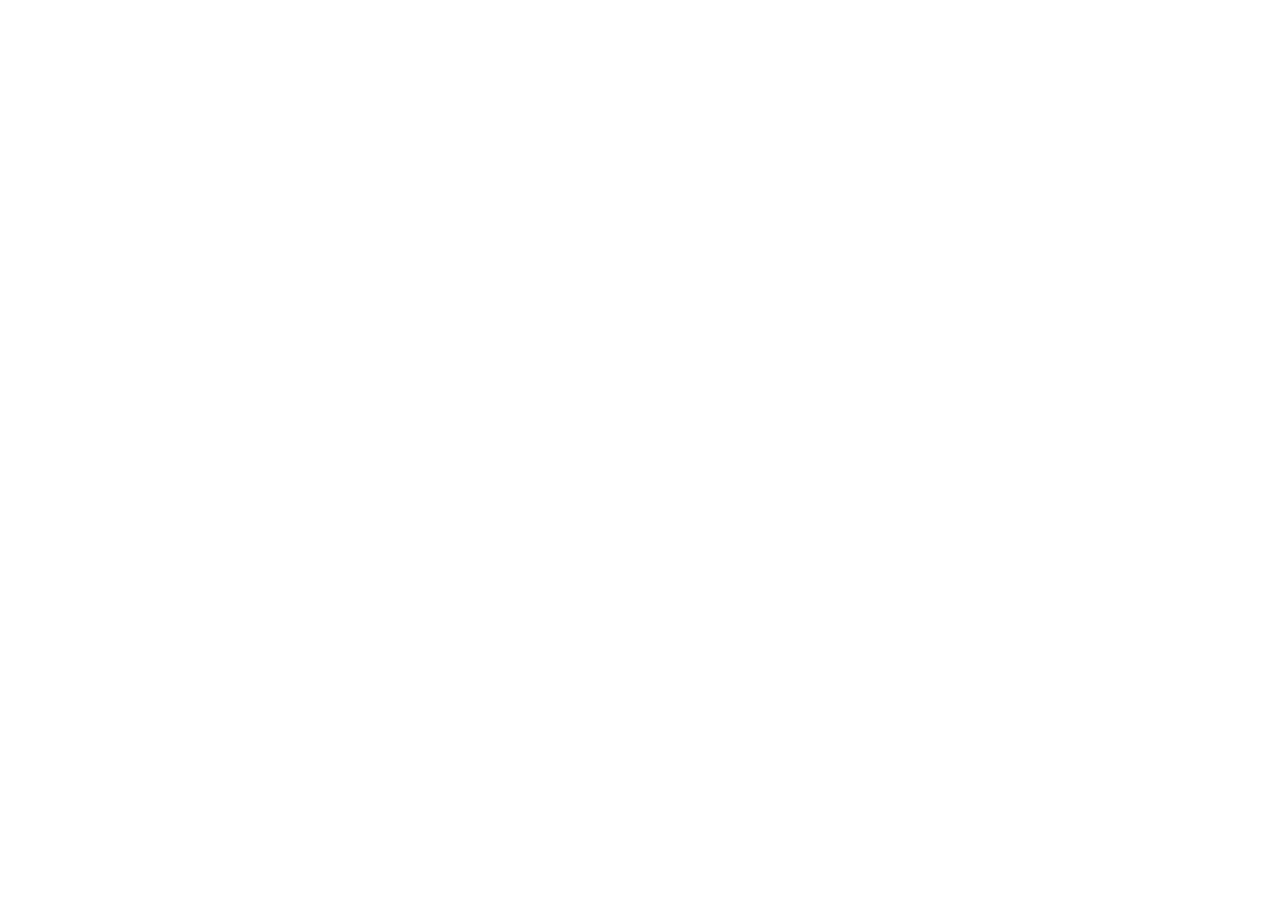
==== pages/blog.html @ cd2afe19 "Initial project structure for Study Task Manager" ====
<!DOCTYPE html>
<html lang="en">
<head>
  <meta charset="UTF-8">
  <meta name="viewport" content="width=device-width, initial-scale=1.0">
  <title>Project Blog | Study Task Manager</title>
  <link rel="stylesheet" href="../css/style.css">
</head>
<body>
  <!-- TODO: same header/navigation as index.html -->

  <main>
    <!-- TODO: Agile 3-week sprint plan (table: Planning / Analysis / Design / Implementation / Testing & Maintenance) -->
    <!-- TODO: at least 2 development errors, each with date+time, screenshot, faulty code snippet, fix -->
  </main>

  <footer>
    <!-- TODO: current date and time -->
  </footer>
</body>
</html>
---- css/style.css ----
/* Study Task Manager - stylesheet
   TODO: global reset / variables
   TODO: header + navigation
   TODO: hero + image switcher
   TODO: forms and validation messages
   TODO: task table
   TODO: footer
*/
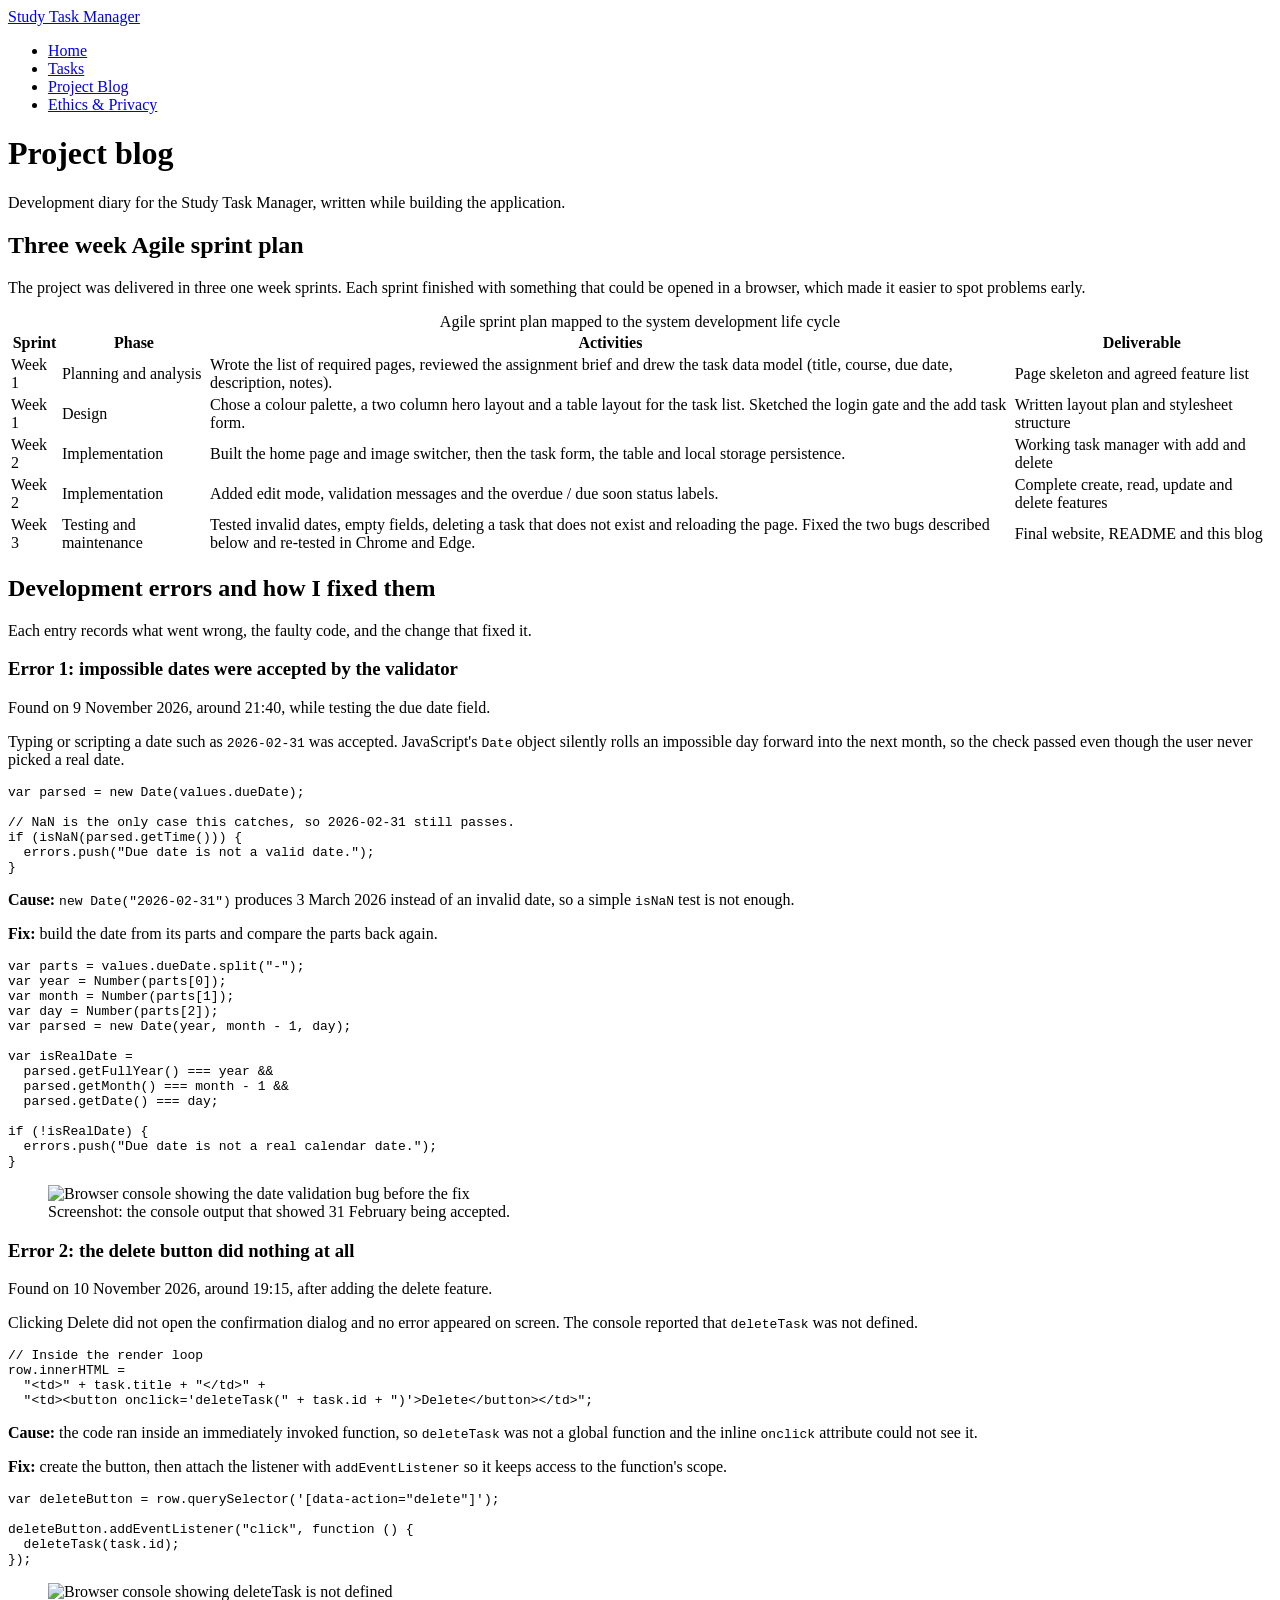
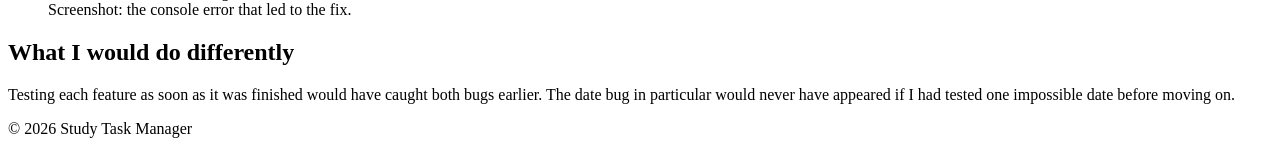
==== commit fdde2425: "Add Agile sprint blog and ethics reflection page" ====
--- a/pages/blog.html
+++ b/pages/blog.html
@@ -3,19 +3,196 @@
 <head>
   <meta charset="UTF-8">
   <meta name="viewport" content="width=device-width, initial-scale=1.0">
+  <meta name="description" content="Three week Agile plan and the development errors that were found and fixed.">
   <title>Project Blog | Study Task Manager</title>
   <link rel="stylesheet" href="../css/style.css">
 </head>
 <body>
-  <!-- TODO: same header/navigation as index.html -->
+  <header class="site-header">
+    <a class="brand" href="../index.html">Study Task Manager</a>
+    <nav aria-label="Main navigation">
+      <ul>
+        <li><a href="../index.html">Home</a></li>
+        <li><a href="tasks.html">Tasks</a></li>
+        <li><a href="blog.html" aria-current="page">Project Blog</a></li>
+        <li><a href="ethics.html">Ethics &amp; Privacy</a></li>
+      </ul>
+    </nav>
+  </header>
 
   <main>
-    <!-- TODO: Agile 3-week sprint plan (table: Planning / Analysis / Design / Implementation / Testing & Maintenance) -->
-    <!-- TODO: at least 2 development errors, each with date+time, screenshot, faulty code snippet, fix -->
+    <h1>Project blog</h1>
+    <p class="meta">Development diary for the Study Task Manager, written while building the application.</p>
+
+    <!-- ============ Sprint plan ============ -->
+    <section class="panel">
+      <h2>Three week Agile sprint plan</h2>
+      <p>
+        The project was delivered in three one week sprints. Each sprint finished with something
+        that could be opened in a browser, which made it easier to spot problems early.
+      </p>
+
+      <div class="table-wrap">
+        <table>
+          <caption>Agile sprint plan mapped to the system development life cycle</caption>
+          <thead>
+            <tr>
+              <th scope="col">Sprint</th>
+              <th scope="col">Phase</th>
+              <th scope="col">Activities</th>
+              <th scope="col">Deliverable</th>
+            </tr>
+          </thead>
+          <tbody>
+            <tr>
+              <td>Week 1</td>
+              <td>Planning and analysis</td>
+              <td>
+                Wrote the list of required pages, reviewed the assignment brief and drew the task
+                data model (title, course, due date, description, notes).
+              </td>
+              <td>Page skeleton and agreed feature list</td>
+            </tr>
+            <tr>
+              <td>Week 1</td>
+              <td>Design</td>
+              <td>
+                Chose a colour palette, a two column hero layout and a table layout for the task
+                list. Sketched the login gate and the add task form.
+              </td>
+              <td>Written layout plan and stylesheet structure</td>
+            </tr>
+            <tr>
+              <td>Week 2</td>
+              <td>Implementation</td>
+              <td>
+                Built the home page and image switcher, then the task form, the table and local
+                storage persistence.
+              </td>
+              <td>Working task manager with add and delete</td>
+            </tr>
+            <tr>
+              <td>Week 2</td>
+              <td>Implementation</td>
+              <td>
+                Added edit mode, validation messages and the overdue / due soon status labels.
+              </td>
+              <td>Complete create, read, update and delete features</td>
+            </tr>
+            <tr>
+              <td>Week 3</td>
+              <td>Testing and maintenance</td>
+              <td>
+                Tested invalid dates, empty fields, deleting a task that does not exist and
+                reloading the page. Fixed the two bugs described below and re-tested in Chrome and
+                Edge.
+              </td>
+              <td>Final website, README and this blog</td>
+            </tr>
+          </tbody>
+        </table>
+      </div>
+    </section>
+
+    <!-- ============ Error log ============ -->
+    <section class="panel">
+      <h2>Development errors and how I fixed them</h2>
+      <p>
+        Each entry records what went wrong, the faulty code, and the change that fixed it.
+      </p>
+
+      <article class="error-entry">
+        <h3>Error 1: impossible dates were accepted by the validator</h3>
+        <p class="meta">Found on 9 November 2026, around 21:40, while testing the due date field.</p>
+
+        <p>
+          Typing or scripting a date such as <code>2026-02-31</code> was accepted. JavaScript's
+          <code>Date</code> object silently rolls an impossible day forward into the next month, so
+          the check passed even though the user never picked a real date.
+        </p>
+
+        <pre><code>var parsed = new Date(values.dueDate);
+
+// NaN is the only case this catches, so 2026-02-31 still passes.
+if (isNaN(parsed.getTime())) {
+  errors.push("Due date is not a valid date.");
+}</code></pre>
+
+        <p><strong>Cause:</strong> <code>new Date("2026-02-31")</code> produces 3 March 2026 instead of
+          an invalid date, so a simple <code>isNaN</code> test is not enough.</p>
+
+        <p><strong>Fix:</strong> build the date from its parts and compare the parts back again.</p>
+
+        <pre><code>var parts = values.dueDate.split("-");
+var year = Number(parts[0]);
+var month = Number(parts[1]);
+var day = Number(parts[2]);
+var parsed = new Date(year, month - 1, day);
+
+var isRealDate =
+  parsed.getFullYear() === year &amp;&amp;
+  parsed.getMonth() === month - 1 &amp;&amp;
+  parsed.getDate() === day;
+
+if (!isRealDate) {
+  errors.push("Due date is not a real calendar date.");
+}</code></pre>
+
+        <figure>
+          <img src="../docs/error-1.png" alt="Browser console showing the date validation bug before the fix">
+          <figcaption>Screenshot: the console output that showed 31 February being accepted.</figcaption>
+        </figure>
+      </article>
+
+      <article class="error-entry">
+        <h3>Error 2: the delete button did nothing at all</h3>
+        <p class="meta">Found on 10 November 2026, around 19:15, after adding the delete feature.</p>
+
+        <p>
+          Clicking Delete did not open the confirmation dialog and no error appeared on screen. The
+          console reported that <code>deleteTask</code> was not defined.
+        </p>
+
+        <pre><code>// Inside the render loop
+row.innerHTML =
+  "&lt;td&gt;" + task.title + "&lt;/td&gt;" +
+  "&lt;td&gt;&lt;button onclick='deleteTask(" + task.id + ")'&gt;Delete&lt;/button&gt;&lt;/td&gt;";</code></pre>
+
+        <p><strong>Cause:</strong> the code ran inside an immediately invoked function, so
+          <code>deleteTask</code> was not a global function and the inline <code>onclick</code>
+          attribute could not see it.</p>
+
+        <p><strong>Fix:</strong> create the button, then attach the listener with
+          <code>addEventListener</code> so it keeps access to the function's scope.</p>
+
+        <pre><code>var deleteButton = row.querySelector('[data-action="delete"]');
+
+deleteButton.addEventListener("click", function () {
+  deleteTask(task.id);
+});</code></pre>
+
+        <figure>
+          <img src="../docs/error-2.png" alt="Browser console showing deleteTask is not defined">
+          <figcaption>Screenshot: the console error that led to the fix.</figcaption>
+        </figure>
+      </article>
+    </section>
+
+    <section class="panel">
+      <h2>What I would do differently</h2>
+      <p>
+        Testing each feature as soon as it was finished would have caught both bugs earlier. The
+        date bug in particular would never have appeared if I had tested one impossible date before
+        moving on.
+      </p>
+    </section>
   </main>
 
-  <footer>
-    <!-- TODO: current date and time -->
+  <footer class="site-footer">
+    <p>&copy; 2026 Study Task Manager</p>
+    <p id="currentDateTime" class="datetime"></p>
   </footer>
+
+  <script src="../js/app.js"></script>
 </body>
 </html>
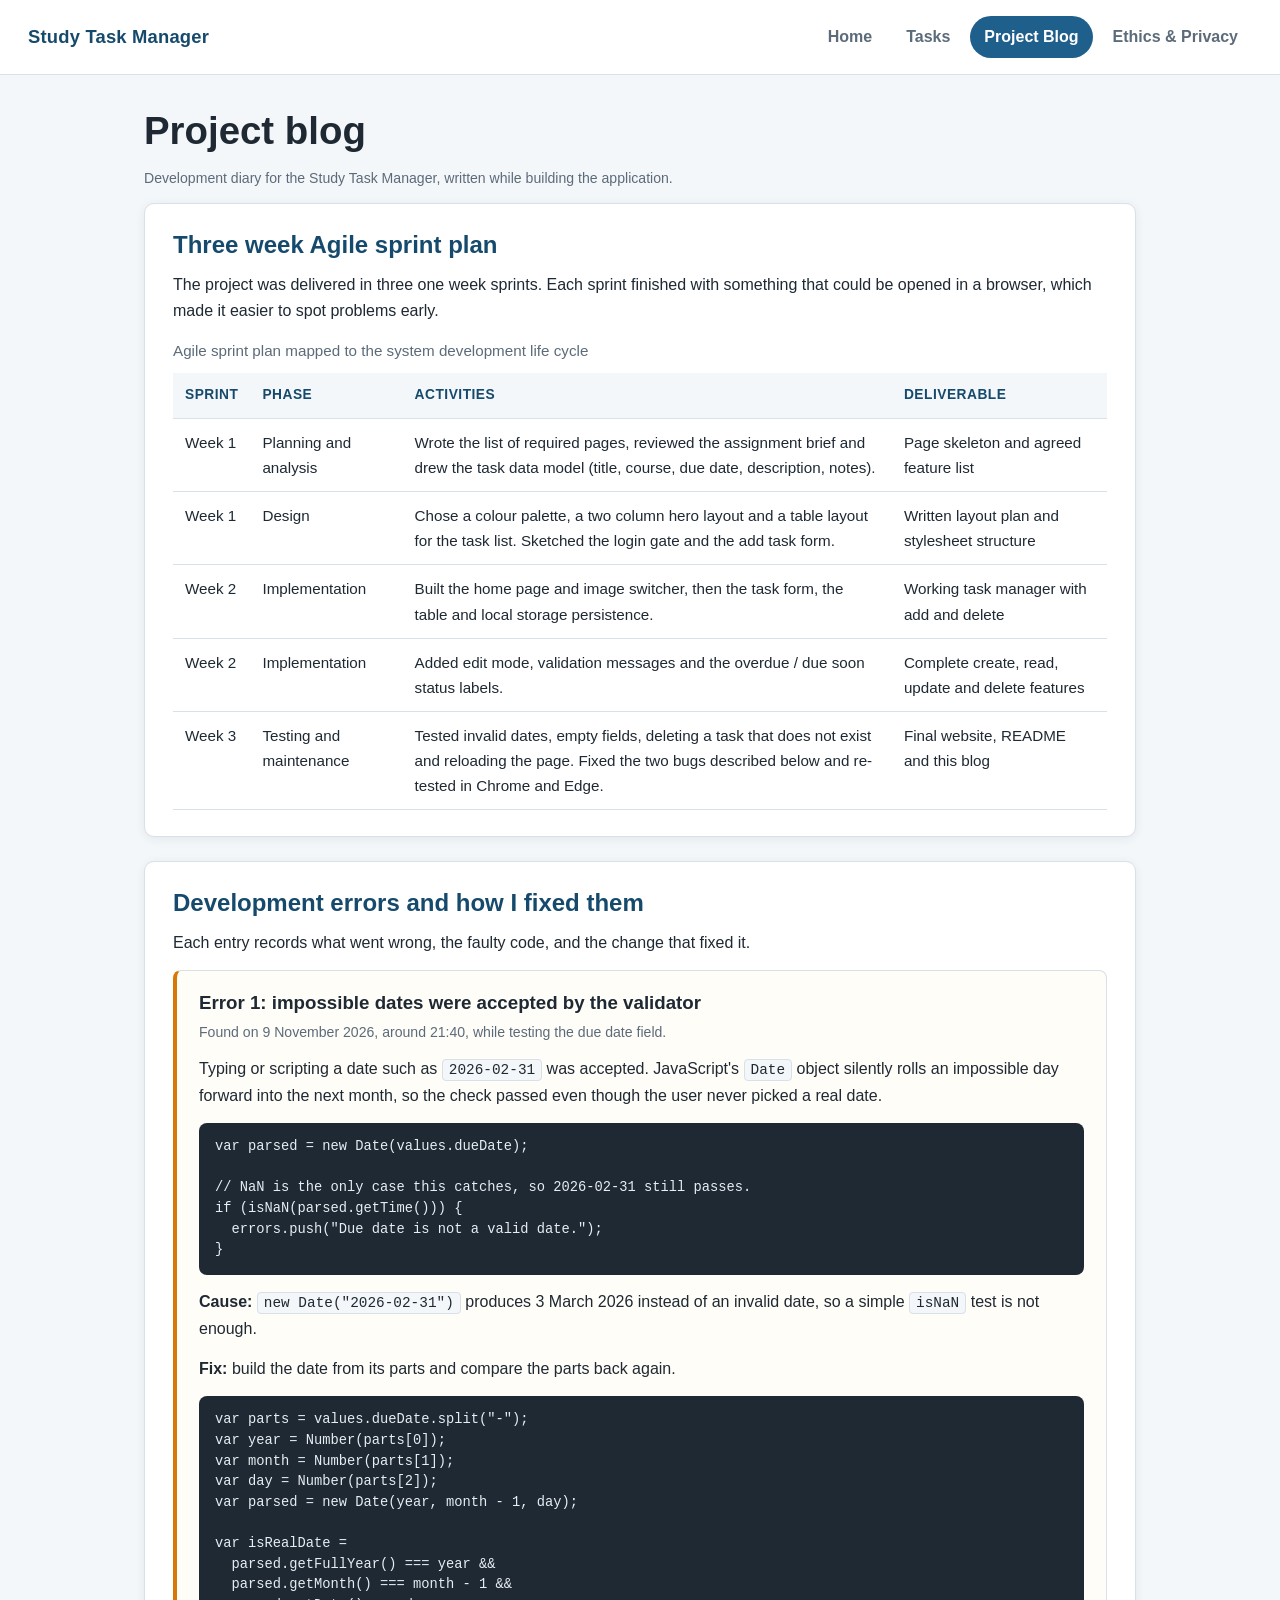
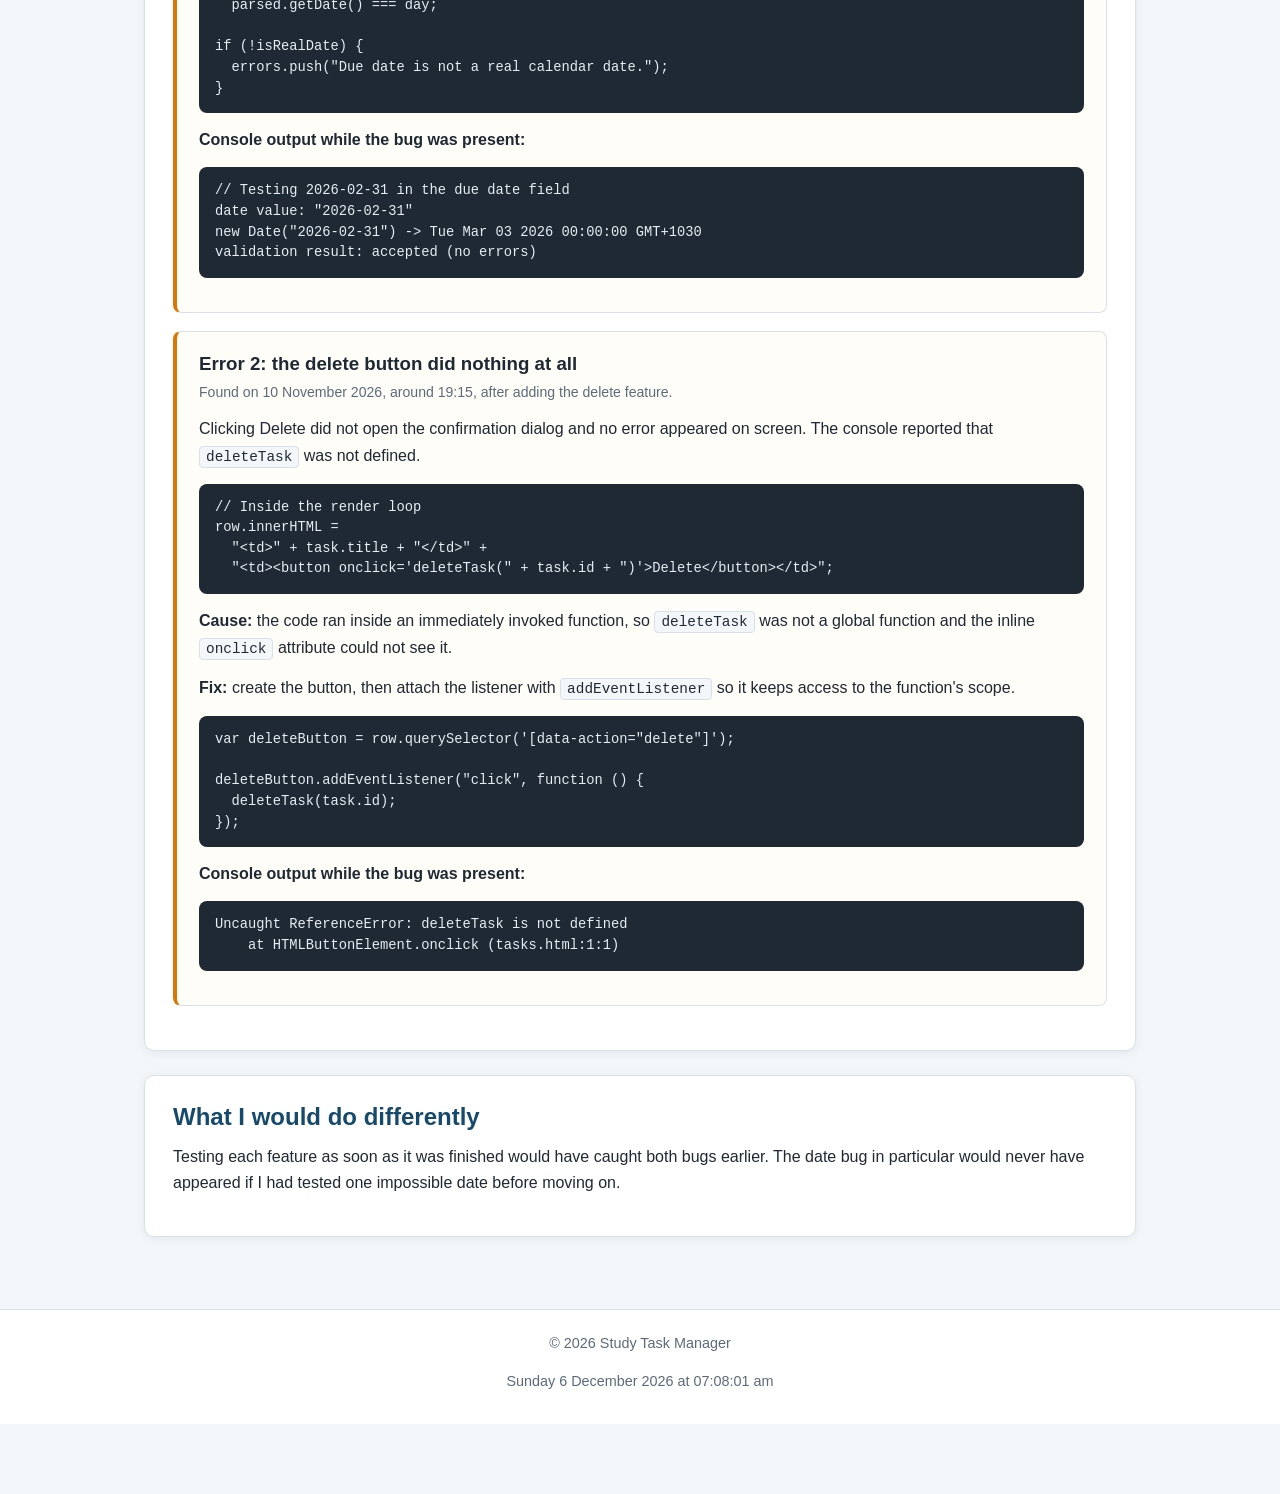
==== commit 91f15cb5: "Add page screenshots to docs and console output to the error log" ====
--- a/pages/blog.html
+++ b/pages/blog.html
@@ -138,10 +138,12 @@
   errors.push("Due date is not a real calendar date.");
 }</code></pre>
 
-        <figure>
-          <img src="../docs/error-1.png" alt="Browser console showing the date validation bug before the fix">
-          <figcaption>Screenshot: the console output that showed 31 February being accepted.</figcaption>
-        </figure>
+        <p><strong>Console output while the bug was present:</strong></p>
+
+        <pre><code>// Testing 2026-02-31 in the due date field
+date value: "2026-02-31"
+new Date("2026-02-31") -&gt; Tue Mar 03 2026 00:00:00 GMT+1030
+validation result: accepted (no errors)</code></pre>
       </article>
 
       <article class="error-entry">
@@ -171,10 +173,10 @@
   deleteTask(task.id);
 });</code></pre>
 
-        <figure>
-          <img src="../docs/error-2.png" alt="Browser console showing deleteTask is not defined">
-          <figcaption>Screenshot: the console error that led to the fix.</figcaption>
-        </figure>
+        <p><strong>Console output while the bug was present:</strong></p>
+
+        <pre><code>Uncaught ReferenceError: deleteTask is not defined
+    at HTMLButtonElement.onclick (tasks.html:1:1)</code></pre>
       </article>
     </section>
 
--- a/css/style.css
+++ b/css/style.css
@@ -1,8 +1,539 @@
-/* Study Task Manager - stylesheet
-   TODO: global reset / variables
-   TODO: header + navigation
-   TODO: hero + image switcher
-   TODO: forms and validation messages
-   TODO: task table
-   TODO: footer
-*/
+/* ============================================================
+   Study Task Manager - main stylesheet
+   Sections: variables, base, header, hero slider, panels,
+   forms, tables, messages, footer, responsive rules.
+   ============================================================ */
+
+:root {
+  --ink: #1f2933;
+  --muted: #5c6b7a;
+  --brand: #1f5f8b;
+  --brand-dark: #164a6d;
+  --accent: #d97706;
+  --surface: #ffffff;
+  --surface-alt: #f4f7fa;
+  --border: #d8e0e8;
+  --danger: #b42318;
+  --success: #17724a;
+  --radius: 10px;
+  --shadow: 0 2px 10px rgba(31, 41, 51, 0.08);
+}
+
+* {
+  box-sizing: border-box;
+}
+
+body {
+  margin: 0;
+  font-family: "Segoe UI", "Helvetica Neue", Arial, sans-serif;
+  font-size: 16px;
+  line-height: 1.65;
+  color: var(--ink);
+  background: var(--surface-alt);
+}
+
+h1,
+h2,
+h3 {
+  line-height: 1.25;
+  margin: 0 0 12px;
+}
+
+h1 {
+  font-size: 2.4rem;
+}
+
+h2 {
+  font-size: 1.5rem;
+  color: var(--brand-dark);
+}
+
+p {
+  margin: 0 0 14px;
+}
+
+a {
+  color: var(--brand);
+}
+
+/* ---------- Header and navigation ---------- */
+
+.site-header {
+  display: flex;
+  flex-wrap: wrap;
+  align-items: center;
+  justify-content: space-between;
+  gap: 12px;
+  padding: 16px 28px;
+  background: var(--surface);
+  border-bottom: 1px solid var(--border);
+}
+
+.brand {
+  font-size: 1.15rem;
+  font-weight: 700;
+  color: var(--brand-dark);
+  text-decoration: none;
+  letter-spacing: 0.2px;
+}
+
+.site-header nav ul {
+  display: flex;
+  flex-wrap: wrap;
+  gap: 6px;
+  margin: 0;
+  padding: 0;
+  list-style: none;
+}
+
+.site-header nav a {
+  display: block;
+  padding: 8px 14px;
+  border-radius: 999px;
+  text-decoration: none;
+  color: var(--muted);
+  font-weight: 600;
+}
+
+.site-header nav a:hover {
+  background: var(--surface-alt);
+  color: var(--brand-dark);
+}
+
+.site-header nav a[aria-current="page"] {
+  background: var(--brand);
+  color: #fff;
+}
+
+/* ---------- Layout ---------- */
+
+main {
+  max-width: 1040px;
+  margin: 0 auto;
+  padding: 32px 24px 48px;
+}
+
+/* ---------- Hero and image slider ---------- */
+
+.hero {
+  display: grid;
+  grid-template-columns: 1.1fr 1fr;
+  gap: 32px;
+  align-items: center;
+  padding: 32px;
+  margin-bottom: 28px;
+  background: var(--surface);
+  border: 1px solid var(--border);
+  border-radius: var(--radius);
+  box-shadow: var(--shadow);
+}
+
+.tagline {
+  font-size: 1.1rem;
+  color: var(--muted);
+}
+
+.button {
+  display: inline-block;
+  padding: 11px 22px;
+  border: none;
+  border-radius: 8px;
+  background: var(--brand);
+  color: #fff;
+  font: inherit;
+  font-weight: 600;
+  text-decoration: none;
+  cursor: pointer;
+}
+
+.button:hover {
+  background: var(--brand-dark);
+}
+
+.button.secondary {
+  background: transparent;
+  color: var(--brand);
+  border: 1px solid var(--brand);
+}
+
+.slider {
+  position: relative;
+}
+
+.slider img {
+  display: block;
+  width: 100%;
+  height: 280px;
+  object-fit: cover;
+  border-radius: var(--radius);
+  background: var(--surface-alt);
+}
+
+.slider-controls {
+  position: absolute;
+  inset: 0;
+  display: flex;
+  align-items: center;
+  justify-content: space-between;
+  padding: 0 8px;
+  pointer-events: none;
+}
+
+.slider-button {
+  pointer-events: auto;
+  width: 38px;
+  height: 38px;
+  border: none;
+  border-radius: 50%;
+  background: rgba(31, 41, 51, 0.55);
+  color: #fff;
+  font-size: 0.85rem;
+  cursor: pointer;
+}
+
+.slider-button:hover {
+  background: rgba(31, 41, 51, 0.8);
+}
+
+.slider-dots {
+  display: flex;
+  justify-content: center;
+  gap: 8px;
+  margin-top: 12px;
+}
+
+.slider-dot {
+  width: 10px;
+  height: 10px;
+  padding: 0;
+  border: 1px solid var(--brand);
+  border-radius: 50%;
+  background: transparent;
+  cursor: pointer;
+}
+
+.slider-dot[aria-selected="true"] {
+  background: var(--brand);
+}
+
+/* ---------- Content panels ---------- */
+
+.panel {
+  padding: 26px 28px;
+  margin-bottom: 24px;
+  background: var(--surface);
+  border: 1px solid var(--border);
+  border-radius: var(--radius);
+  box-shadow: var(--shadow);
+}
+
+.feature-list {
+  margin: 0;
+  padding-left: 20px;
+  color: var(--muted);
+}
+
+.feature-list li {
+  margin-bottom: 6px;
+}
+
+/* ---------- Forms ---------- */
+
+.form-grid {
+  display: grid;
+  grid-template-columns: repeat(2, minmax(0, 1fr));
+  gap: 16px;
+}
+
+.field {
+  display: flex;
+  flex-direction: column;
+  gap: 6px;
+}
+
+.field.full {
+  grid-column: 1 / -1;
+}
+
+label {
+  font-weight: 600;
+  font-size: 0.94rem;
+}
+
+.required {
+  color: var(--danger);
+}
+
+input,
+textarea,
+select {
+  font: inherit;
+  padding: 10px 12px;
+  border: 1px solid var(--border);
+  border-radius: 8px;
+  background: #fff;
+  color: var(--ink);
+}
+
+input:focus,
+textarea:focus,
+select:focus {
+  outline: 2px solid rgba(31, 95, 139, 0.35);
+  border-color: var(--brand);
+}
+
+textarea {
+  min-height: 88px;
+  resize: vertical;
+}
+
+.form-actions {
+  display: flex;
+  gap: 10px;
+  margin-top: 18px;
+}
+
+/* ---------- Messages ---------- */
+
+.message {
+  display: none;
+  padding: 11px 14px;
+  margin: 0 0 16px;
+  border-radius: 8px;
+  border-left: 4px solid transparent;
+  font-weight: 600;
+}
+
+.message.error {
+  display: block;
+  background: #fdecea;
+  border-color: var(--danger);
+  color: var(--danger);
+}
+
+.message.success {
+  display: block;
+  background: #e7f5ee;
+  border-color: var(--success);
+  color: var(--success);
+}
+
+.field-error {
+  color: var(--danger);
+  font-size: 0.85rem;
+  font-weight: 600;
+}
+
+/* ---------- Tables ---------- */
+
+.table-wrap {
+  overflow-x: auto;
+}
+
+table {
+  width: 100%;
+  border-collapse: collapse;
+  font-size: 0.95rem;
+}
+
+caption {
+  caption-side: top;
+  text-align: left;
+  padding-bottom: 10px;
+  color: var(--muted);
+}
+
+th,
+td {
+  padding: 11px 12px;
+  border-bottom: 1px solid var(--border);
+  text-align: left;
+  vertical-align: top;
+}
+
+thead th {
+  background: var(--surface-alt);
+  color: var(--brand-dark);
+  font-size: 0.86rem;
+  text-transform: uppercase;
+  letter-spacing: 0.5px;
+}
+
+tbody tr:hover {
+  background: #fbfdff;
+}
+
+.status-pill {
+  display: inline-block;
+  padding: 3px 10px;
+  border-radius: 999px;
+  font-size: 0.78rem;
+  font-weight: 700;
+}
+
+.status-due {
+  background: #fdecea;
+  color: var(--danger);
+}
+
+.status-soon {
+  background: #fdf3e0;
+  color: var(--accent);
+}
+
+.status-ok {
+  background: #e7f5ee;
+  color: var(--success);
+}
+
+.row-actions {
+  display: flex;
+  gap: 8px;
+}
+
+.button.small {
+  padding: 6px 12px;
+  font-size: 0.85rem;
+  border-radius: 6px;
+}
+
+.button.danger {
+  background: var(--danger);
+}
+
+.button.danger:hover {
+  background: #8f1c13;
+}
+
+.empty-state {
+  padding: 22px;
+  text-align: center;
+  color: var(--muted);
+  background: var(--surface-alt);
+  border-radius: 8px;
+}
+
+/* ---------- Login / signed-in banner ---------- */
+
+.banner {
+  display: flex;
+  flex-wrap: wrap;
+  align-items: center;
+  justify-content: space-between;
+  gap: 12px;
+  padding: 14px 18px;
+  margin-bottom: 22px;
+  background: #eaf3f8;
+  border: 1px solid #c6dcea;
+  border-radius: var(--radius);
+}
+
+.narrow {
+  max-width: 460px;
+}
+
+/* ---------- Code snippets and blog entries ---------- */
+
+.error-entry {
+  padding: 20px 22px;
+  margin-bottom: 18px;
+  border: 1px solid var(--border);
+  border-left: 4px solid var(--accent);
+  border-radius: 8px;
+  background: #fffdf8;
+}
+
+.error-entry h3 {
+  margin-bottom: 6px;
+}
+
+.meta {
+  color: var(--muted);
+  font-size: 0.88rem;
+  margin-bottom: 12px;
+}
+
+pre {
+  overflow-x: auto;
+  padding: 14px 16px;
+  background: #1f2933;
+  color: #e6edf3;
+  border-radius: 8px;
+  font-size: 0.86rem;
+  line-height: 1.5;
+}
+
+code {
+  font-family: Consolas, "Courier New", monospace;
+}
+
+p code,
+li code {
+  padding: 2px 6px;
+  background: var(--surface-alt);
+  border: 1px solid var(--border);
+  border-radius: 4px;
+  font-size: 0.9rem;
+}
+
+figure {
+  margin: 16px 0;
+}
+
+figure img {
+  max-width: 100%;
+  border: 1px solid var(--border);
+  border-radius: 8px;
+}
+
+figcaption {
+  color: var(--muted);
+  font-size: 0.85rem;
+  margin-top: 6px;
+}
+
+/* ---------- Footer ---------- */
+
+.site-footer {
+  padding: 22px 28px 30px;
+  border-top: 1px solid var(--border);
+  background: var(--surface);
+  color: var(--muted);
+  text-align: center;
+  font-size: 0.9rem;
+}
+
+.datetime {
+  margin: 4px 0 0;
+  font-variant-numeric: tabular-nums;
+}
+
+/* ---------- Responsive rules ---------- */
+
+@media (max-width: 860px) {
+  .hero {
+    grid-template-columns: 1fr;
+  }
+
+  h1 {
+    font-size: 2rem;
+  }
+}
+
+@media (max-width: 620px) {
+  .form-grid {
+    grid-template-columns: 1fr;
+  }
+
+  .site-header {
+    padding: 14px 18px;
+  }
+
+  main {
+    padding: 22px 16px 36px;
+  }
+
+  .panel {
+    padding: 20px;
+  }
+}
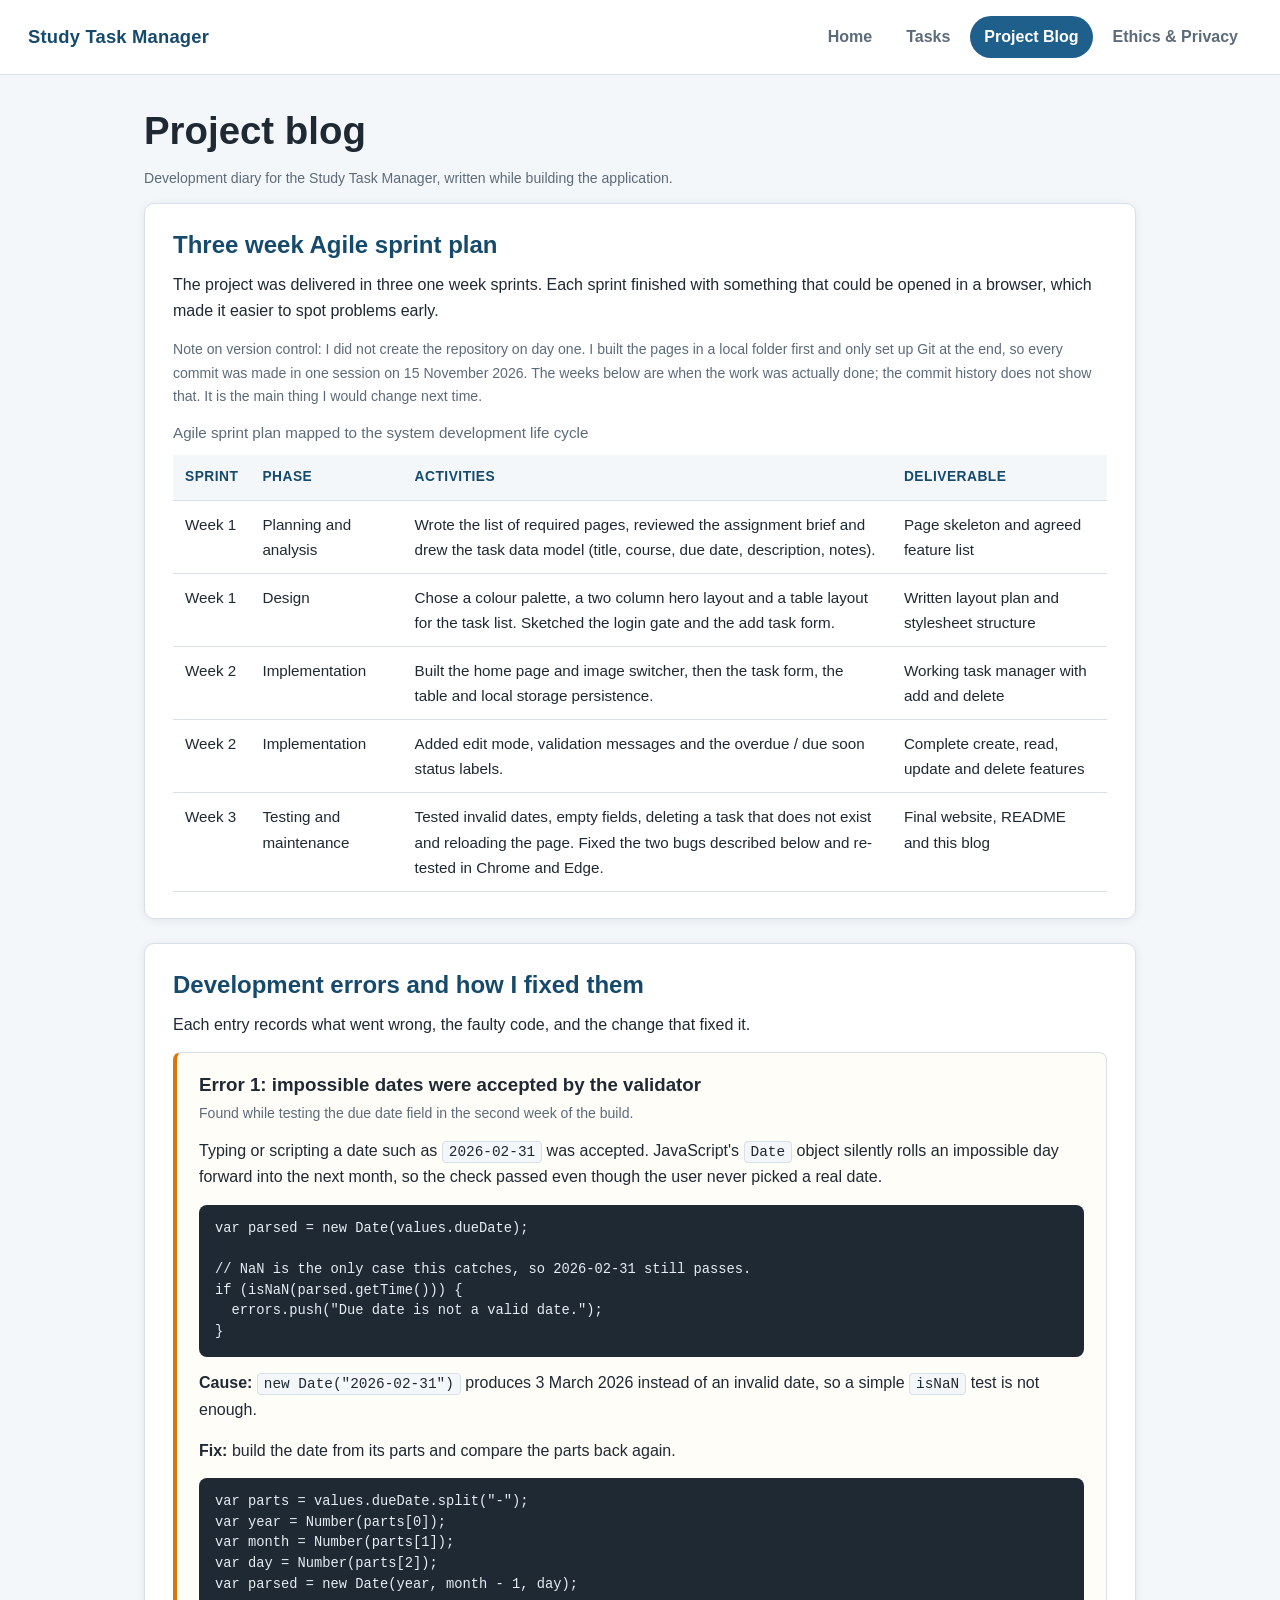
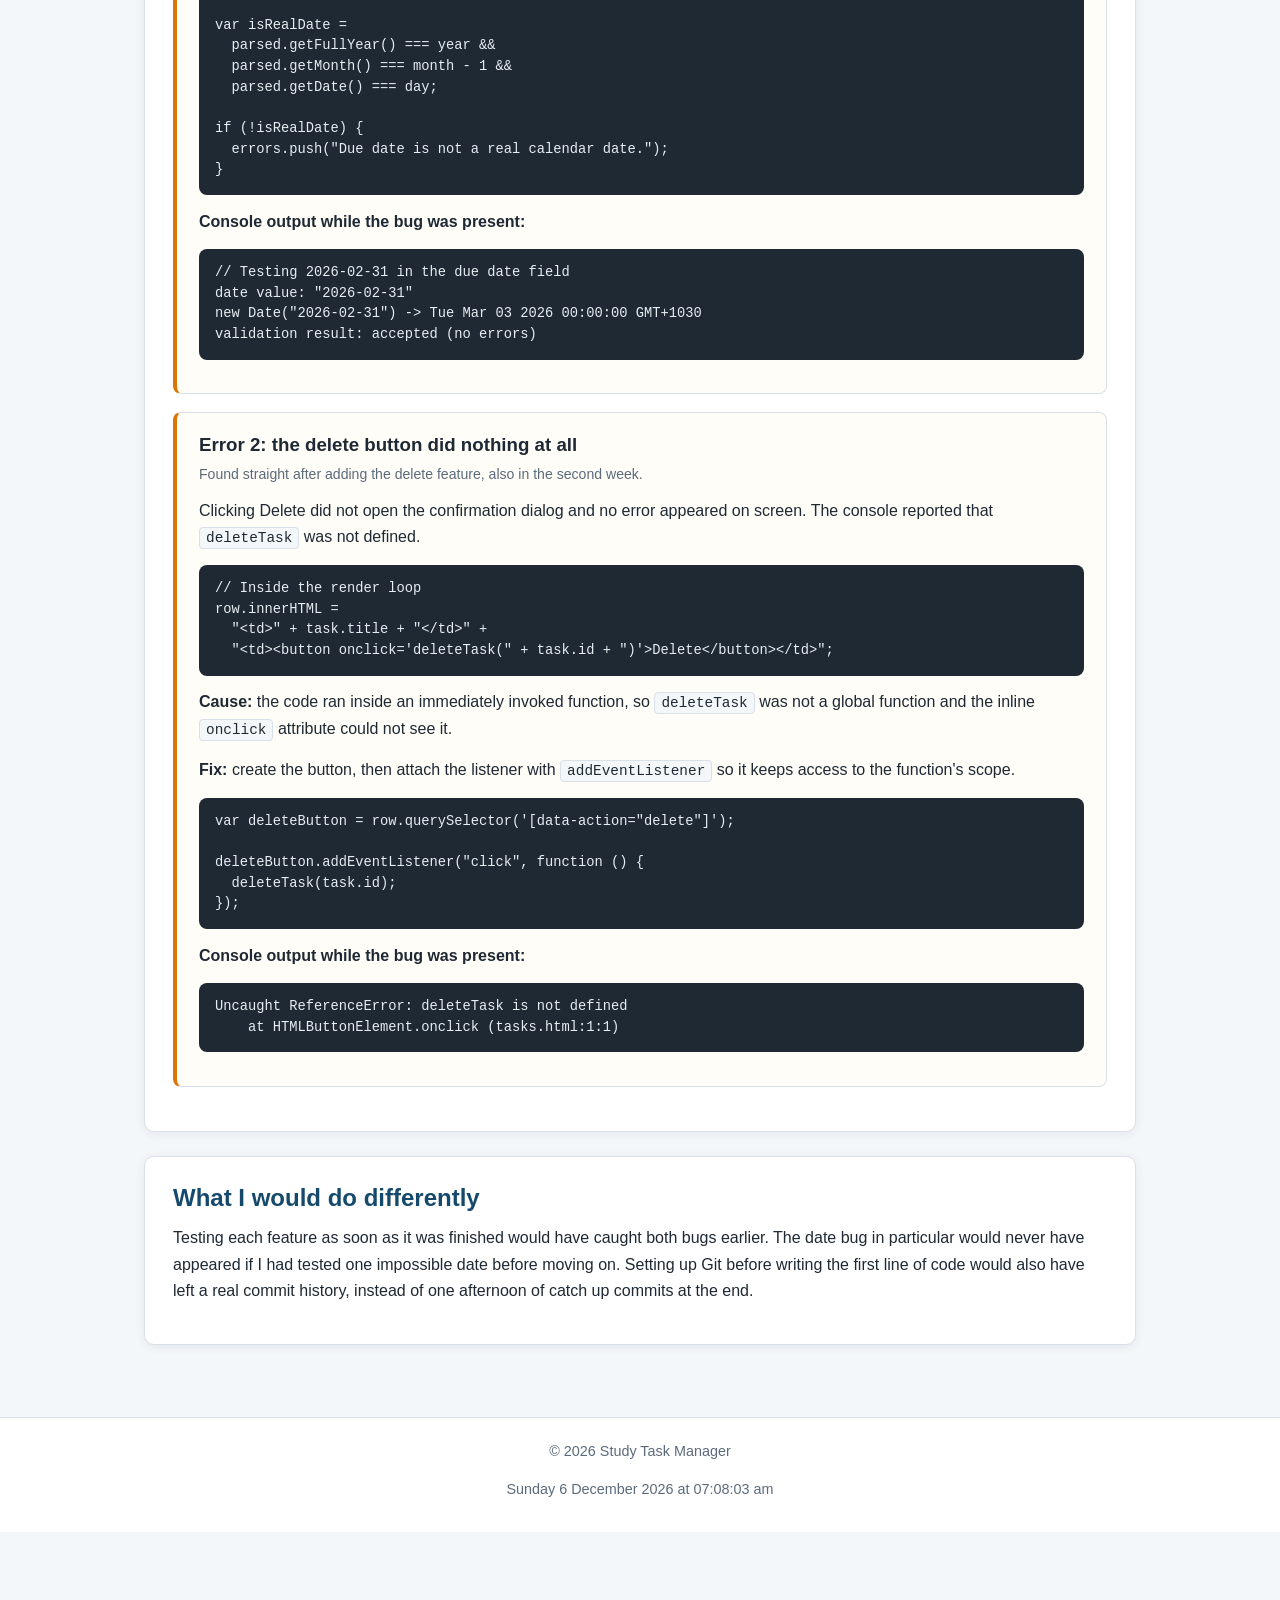
==== commit 26cf0fd5: "Adjust blog timeline to match the real commit history" ====
--- a/pages/blog.html
+++ b/pages/blog.html
@@ -32,6 +32,13 @@
         that could be opened in a browser, which made it easier to spot problems early.
       </p>
 
+      <p class="meta">
+        Note on version control: I did not create the repository on day one. I built the pages in a
+        local folder first and only set up Git at the end, so every commit was made in one session on
+        15 November 2026. The weeks below are when the work was actually done; the commit history
+        does not show that. It is the main thing I would change next time.
+      </p>
+
       <div class="table-wrap">
         <table>
           <caption>Agile sprint plan mapped to the system development life cycle</caption>
@@ -103,7 +110,7 @@
 
       <article class="error-entry">
         <h3>Error 1: impossible dates were accepted by the validator</h3>
-        <p class="meta">Found on 9 November 2026, around 21:40, while testing the due date field.</p>
+        <p class="meta">Found while testing the due date field in the second week of the build.</p>
 
         <p>
           Typing or scripting a date such as <code>2026-02-31</code> was accepted. JavaScript's
@@ -148,7 +155,7 @@
 
       <article class="error-entry">
         <h3>Error 2: the delete button did nothing at all</h3>
-        <p class="meta">Found on 10 November 2026, around 19:15, after adding the delete feature.</p>
+        <p class="meta">Found straight after adding the delete feature, also in the second week.</p>
 
         <p>
           Clicking Delete did not open the confirmation dialog and no error appeared on screen. The
@@ -185,7 +192,8 @@
       <p>
         Testing each feature as soon as it was finished would have caught both bugs earlier. The
         date bug in particular would never have appeared if I had tested one impossible date before
-        moving on.
+        moving on. Setting up Git before writing the first line of code would also have left a real
+        commit history, instead of one afternoon of catch up commits at the end.
       </p>
     </section>
   </main>
